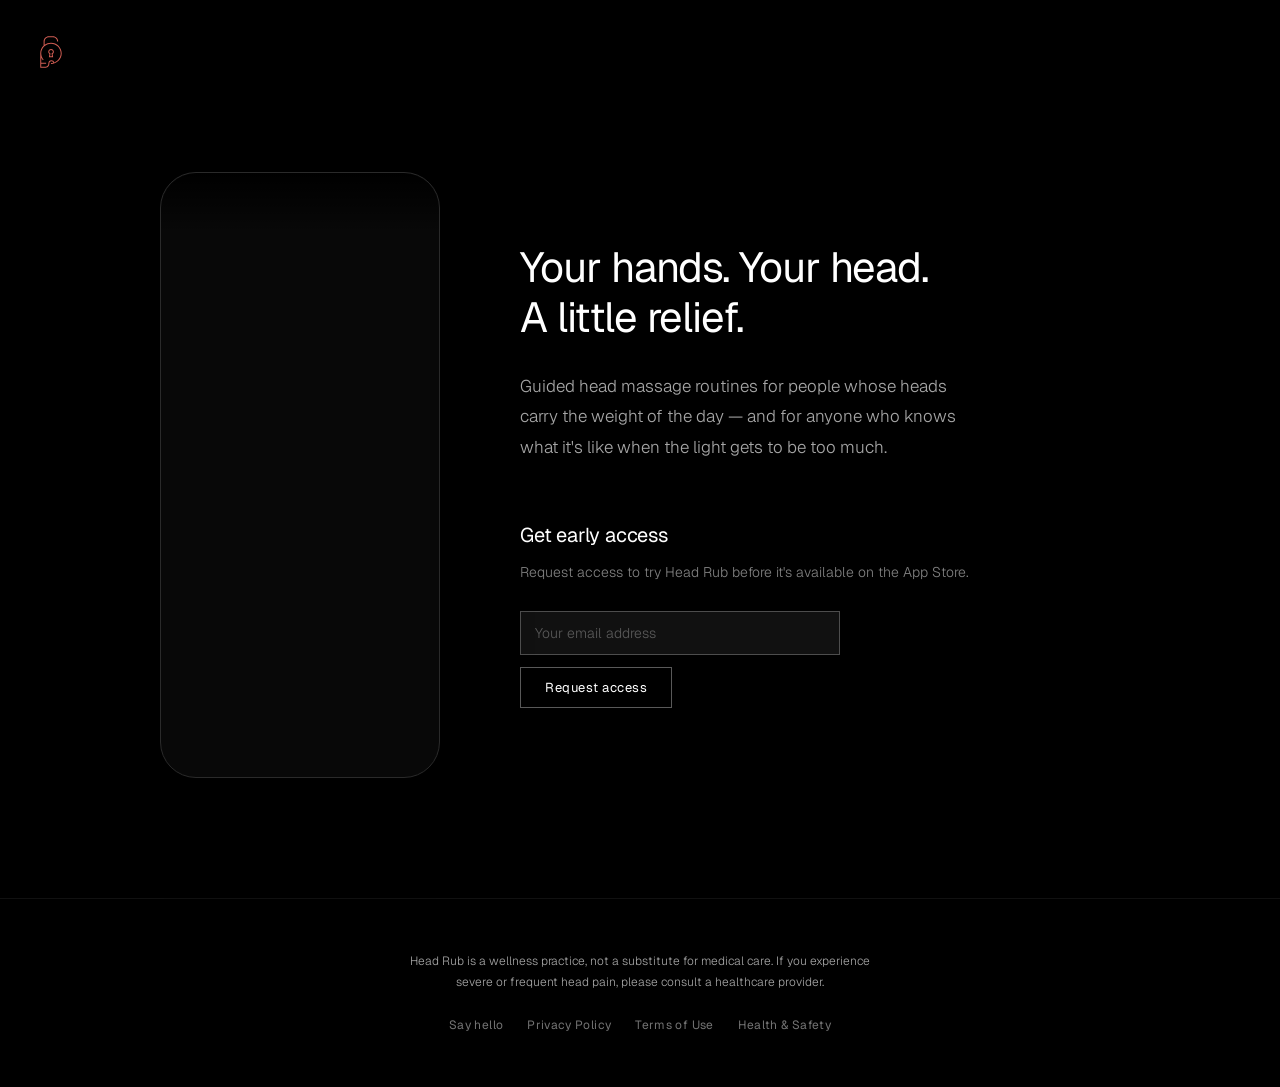
==== index.html @ 75d654f6 "Hide App Store badge Co-Authored-By: Claude Sonnet 4.6 <noreply@anthropic.com>" ====
<!DOCTYPE html>
<html lang="en">
<head>
  <meta charset="UTF-8">
  <meta name="viewport" content="width=device-width, initial-scale=1.0">
  <meta name="description" content="Guided head massage routines for people whose heads carry the weight of the day.">
  <meta name="theme-color" content="#000000">
  <title>Head Rub — Guided head massage routines</title>
  <link rel="stylesheet" href="style.css">
  <link rel="icon" href="assets/favicon.svg" type="image/svg+xml">
</head>
<body>

  <header class="site-header">
    <a href="/" class="logo-link" aria-label="Head Rub">
      <img src="assets/logo.svg" alt="Head Rub" class="logo">
    </a>
  </header>

  <main>
    <section class="hero">

      <!-- Phone device frame -->
      <div class="phone-frame">
        <video
          src="assets/screen-recording-V1-03-26-2026.mp4"
          autoplay
          loop
          muted
          playsinline
          preload="auto"
          aria-label="Head Rub app demo"
        ></video>
      </div>

      <!-- Hero text -->
      <div class="hero-text">
        <h1 class="hero-headline">Your hands.&nbsp;Your head.<br>A little relief.</h1>
        <p class="hero-subhead">
          Guided head massage routines for people whose heads carry the weight of the day — and for anyone who knows what it's like when the light gets to be too much.
        </p>
        <a class="appstore-link appstore-link--disabled" aria-hidden="true" tabindex="-1" style="display:none">
          <img src="assets/appstore-badge.svg" alt="Download on the App Store" class="appstore-badge">
        </a>

        <!-- Early access -->
        <div class="early-access">
          <h2 class="early-access-heading">Get early access</h2>
          <p class="early-access-subhead">Request access to try Head Rub before it's available on the App Store.</p>

          <form class="waitlist-form" id="waitlist-form" novalidate>
            <input
              type="email"
              id="waitlist-email"
              class="waitlist-input"
              placeholder="Your email address"
              autocomplete="email"
              required
            >
            <p class="waitlist-error" id="waitlist-error" hidden></p>
            <button type="submit" class="waitlist-button" id="waitlist-button">Request access</button>
          </form>

          <p class="waitlist-success" id="waitlist-success" hidden>Request received. We'll be in touch.</p>
        </div>
      </div>

    </section>


  </main>

  <footer class="site-footer">
    <p class="footer-disclaimer">Head Rub is a wellness practice, not a substitute for medical care. If you experience severe or frequent head pain, please consult a healthcare provider.</p>
    <nav class="footer-links" aria-label="Footer">
      <a href="mailto:hey@carrieflips.com">Say hello</a>
      <a href="privacy.html">Privacy Policy</a>
      <a href="terms.html">Terms of Use</a>
      <a href="health.html">Health &amp; Safety</a>
    </nav>
  </footer>


  <script>
    (function () {
      // <!-- SUPABASE_URL: https://patqmwdcosxgrbskvdpu.supabase.co -->
      // <!-- SUPABASE_ANON_KEY: sb_publishable_9kXZ8K9CwJonkvNTWBsdfg_lIaEBnUW -->
      var SUPABASE_URL = 'https://patqmwdcosxgrbskvdpu.supabase.co';
      var SUPABASE_KEY = 'sb_publishable_9kXZ8K9CwJonkvNTWBsdfg_lIaEBnUW';

      var form    = document.getElementById('waitlist-form');
      var input   = document.getElementById('waitlist-email');
      var button  = document.getElementById('waitlist-button');
      var errorEl = document.getElementById('waitlist-error');
      var success = document.getElementById('waitlist-success');

      function showError(msg) {
        errorEl.textContent = msg;
        errorEl.hidden = false;
        button.disabled = false;
        button.textContent = 'Request access';
      }

      function clearError() {
        errorEl.hidden = true;
        errorEl.textContent = '';
      }

      form.addEventListener('submit', function (e) {
        e.preventDefault();
        clearError();

        var email = input.value.trim();
        var emailPattern = /^[^\s@]+@[^\s@]+\.[^\s@]+$/;
        if (!emailPattern.test(email)) {
          showError('Please enter a valid email address.');
          return;
        }

        button.disabled = true;
        button.textContent = 'Sending\u2026';

        fetch(SUPABASE_URL + '/rest/v1/waitlist', {
          method: 'POST',
          headers: {
            'Content-Type': 'application/json',
            'apikey': SUPABASE_KEY,
            'Prefer': 'return=minimal'
          },
          body: JSON.stringify({ email: email })
        })
        .then(function (res) {
          if (res.ok) {
            form.hidden = true;
            success.hidden = false;
            return;
          }
          return res.json().then(function (data) {
            if (data && data.code === '23505') {
              showError('You\u2019ve already requested access.');
            } else {
              showError('Something went wrong. Try again.');
            }
          });
        })
        .catch(function () {
          showError('Something went wrong. Try again.');
        });
      });
    })();
  </script>

</body>
</html>
---- style.css ----
@import url('https://fonts.googleapis.com/css2?family=Geist:wght@300;400;500;600&display=swap');

:root {
  --black: #000000;
  --coral: #E8685D;
  --white: #ffffff;
  --muted: #5a2e26;
  --frame-border: #2a2a2a;
  --footer-link: #3a3a3a;
  --divider: #111111;
}

*, *::before, *::after {
  margin: 0;
  padding: 0;
  box-sizing: border-box;
}

html {
  scroll-behavior: smooth;
}

body {
  background: var(--black);
  color: var(--white);
  font-family: 'Geist', -apple-system, BlinkMacSystemFont, 'Segoe UI', sans-serif;
  font-size: 16px;
  line-height: 1.6;
  -webkit-font-smoothing: antialiased;
  -moz-osx-font-smoothing: grayscale;
}

a {
  color: inherit;
  text-decoration: none;
}

/* ─── Site Header ─── */

.site-header {
  padding: 36px 40px;
}

.logo-link {
  display: inline-flex;
  align-items: center;
  line-height: 0;
  opacity: 0.9;
  transition: opacity 0.2s ease;
}

.logo-link:hover {
  opacity: 1;
}

.logo {
  height: 32px;
  width: auto;
}

/* ─── Hero ─── */

.hero {
  display: flex;
  flex-direction: column;
  align-items: center;
  gap: 64px;
  padding: 40px 40px 100px;
  max-width: 1080px;
  margin: 0 auto;
}

@media (min-width: 780px) {
  .hero {
    flex-direction: row;
    align-items: center;
    gap: 80px;
    padding: 60px 60px 120px;
  }
}

/* Phone device frame */
.phone-frame {
  flex-shrink: 0;
  width: 280px;
  height: calc(280px * (19.5 / 9));
  background: #080808;
  border-radius: 36px;
  border: 1.5px solid var(--frame-border);
  overflow: hidden;
  position: relative;
  box-shadow: 0 0 0 1px #000, 0 32px 80px rgba(0, 0, 0, 0.6);
}

.phone-frame::before {
  content: '';
  position: absolute;
  top: 0;
  left: 0;
  right: 0;
  height: 60px;
  background: linear-gradient(to bottom, #000000 0%, transparent 100%);
  z-index: 1;
  pointer-events: none;
  border-radius: 36px 36px 0 0;
}

.phone-frame video {
  width: 100%;
  height: 100%;
  object-fit: cover;
  display: block;
}

.phone-placeholder {
  width: 100%;
  height: 100%;
  display: flex;
  flex-direction: column;
  align-items: center;
  justify-content: center;
  gap: 16px;
}

.phone-placeholder .placeholder-logo {
  height: 48px;
  width: auto;
  opacity: 0.25;
}

.phone-placeholder span {
  font-size: 11px;
  letter-spacing: 0.12em;
  text-transform: uppercase;
  color: #2a2a2a;
  font-weight: 400;
}

/* Hero text column */
.hero-text {
  max-width: 460px;
  width: 100%;
}

.hero-headline {
  font-size: clamp(26px, 4.5vw, 42px);
  font-weight: 400;
  color: var(--white);
  line-height: 1.2;
  letter-spacing: -0.025em;
  margin-bottom: 28px;
}

.hero-subhead {
  font-size: 17px;
  font-weight: 300;
  color: rgba(255, 255, 255, 0.65);
  line-height: 1.8;
  margin-bottom: 52px;
}

/* App Store badge */
.appstore-link {
  display: inline-block;
  transition: opacity 0.2s ease;
}

.appstore-link:hover {
  opacity: 0.8;
}

.appstore-link--disabled {
  opacity: 0.4;
  pointer-events: none;
  cursor: default;
}

.appstore-badge {
  display: block;
  height: 48px;
  width: auto;
}

/* Early access */
.early-access {
  margin-top: 56px;
}

.early-access-heading {
  font-size: 20px;
  font-weight: 400;
  color: var(--white);
  letter-spacing: -0.01em;
  margin-bottom: 10px;
}

.early-access-subhead {
  font-size: 14px;
  font-weight: 300;
  color: rgba(255, 255, 255, 0.5);
  line-height: 1.6;
  margin-bottom: 28px;
}

.waitlist-form {
  display: flex;
  flex-direction: column;
  align-items: flex-start;
  gap: 12px;
  max-width: 320px;
}

.waitlist-input {
  width: 100%;
  background: #111;
  border: 1px solid rgba(255, 255, 255, 0.25);
  border-radius: 0;
  color: var(--white);
  font-family: inherit;
  font-size: 14px;
  font-weight: 300;
  padding: 12px 14px;
  outline: none;
  transition: border-color 0.2s ease;
  -webkit-appearance: none;
  appearance: none;
}

.waitlist-input::placeholder {
  color: rgba(255, 255, 255, 0.3);
}

.waitlist-input:focus {
  border-color: rgba(255, 255, 255, 0.6);
}

.waitlist-error {
  font-size: 12px;
  font-weight: 300;
  color: rgba(255, 255, 255, 0.6);
  line-height: 1.5;
  margin: 0;
}

.waitlist-button {
  background: transparent;
  border: 1px solid rgba(255, 255, 255, 0.35);
  color: var(--white);
  font-family: inherit;
  font-size: 13px;
  font-weight: 400;
  letter-spacing: 0.04em;
  padding: 11px 24px;
  cursor: pointer;
  transition: opacity 0.2s ease;
  -webkit-appearance: none;
  appearance: none;
}

.waitlist-button:hover:not(:disabled) {
  opacity: 0.75;
}

.waitlist-button:disabled {
  opacity: 0.45;
  cursor: default;
}

.waitlist-success {
  font-size: 15px;
  font-weight: 300;
  color: var(--white);
  margin-top: 4px;
  line-height: 1.6;
}

/* ─── About block ─── */

.about {
  padding: 80px 40px;
  max-width: 640px;
  margin: 0 auto;
  border-top: 1px solid var(--divider);
}

.about p {
  font-size: 18px;
  font-weight: 300;
  color: var(--white);
  line-height: 1.85;
}

.about p + p {
  margin-top: 28px;
}

/* ─── Footer ─── */

.site-footer {
  padding: 52px 40px;
  border-top: 1px solid var(--divider);
}

.footer-disclaimer {
  font-size: 12px;
  font-weight: 300;
  color: rgba(255, 255, 255, 0.65);
  line-height: 1.7;
  text-align: center;
  max-width: 480px;
  margin: 0 auto 24px;
}

.footer-links {
  display: flex;
  flex-wrap: wrap;
  justify-content: center;
  align-items: center;
  gap: 6px 24px;
}

.footer-links a {
  font-size: 12px;
  font-weight: 400;
  color: rgba(255, 255, 255, 0.45);
  letter-spacing: 0.03em;
  transition: color 0.2s ease;
}

.footer-links a:hover {
  color: rgba(255, 255, 255, 0.8);
}

/* ─── Legal pages ─── */

.legal-title {
  padding: 60px 40px 16px;
  max-width: 680px;
  margin: 0 auto;
}

.legal-title h1 {
  font-size: clamp(36px, 7vw, 60px);
  font-weight: 400;
  color: var(--white);
  letter-spacing: -0.03em;
  line-height: 1.1;
}

.legal-content {
  padding: 40px 40px 120px;
  max-width: 680px;
  margin: 0 auto;
  font-size: 16px;
  font-weight: 300;
  line-height: 1.8;
  color: rgba(255, 255, 255, 0.85);
}

.legal-content p + p {
  margin-top: 20px;
}

.legal-meta {
  font-size: 12px;
  letter-spacing: 0.06em;
  text-transform: uppercase;
  color: rgba(255, 255, 255, 0.35);
  margin-bottom: 36px;
}

.legal-intro {
  font-size: 17px;
  color: rgba(255, 255, 255, 0.55);
  font-style: italic;
  border-left: 2px solid #2a2a2a;
  padding-left: 20px;
  margin-bottom: 8px !important;
}

.legal-intro--attr {
  margin-bottom: 52px !important;
}

.legal-content h2 {
  font-size: 13px;
  font-weight: 500;
  color: var(--white);
  letter-spacing: 0.1em;
  text-transform: uppercase;
  margin-top: 52px;
  margin-bottom: 16px;
}

.legal-content h3 {
  font-size: 12px;
  font-weight: 500;
  color: rgba(255, 255, 255, 0.45);
  letter-spacing: 0.08em;
  text-transform: uppercase;
  margin-top: 32px;
  margin-bottom: 12px;
}

.legal-content a {
  color: var(--coral);
  text-decoration: none;
  transition: opacity 0.2s ease;
}

.legal-content a:hover {
  opacity: 0.75;
}

.legal-content ul,
.legal-content ol {
  padding-left: 24px;
  margin-top: 12px;
  margin-bottom: 12px;
}

.legal-content li {
  margin-bottom: 8px;
}

/* ─── Responsive tweaks ─── */

@media (max-width: 480px) {
  .site-header {
    padding: 28px 24px;
  }

  .hero {
    padding: 32px 24px 80px;
    gap: 48px;
  }

  .phone-frame {
    width: 240px;
    height: calc(240px * (19.5 / 9));
  }

  .about,
  .disclaimer {
    padding-left: 24px;
    padding-right: 24px;
  }

  .legal-title,
  .legal-content {
    padding-left: 24px;
    padding-right: 24px;
  }

  .site-footer {
    padding: 40px 24px;
  }
}
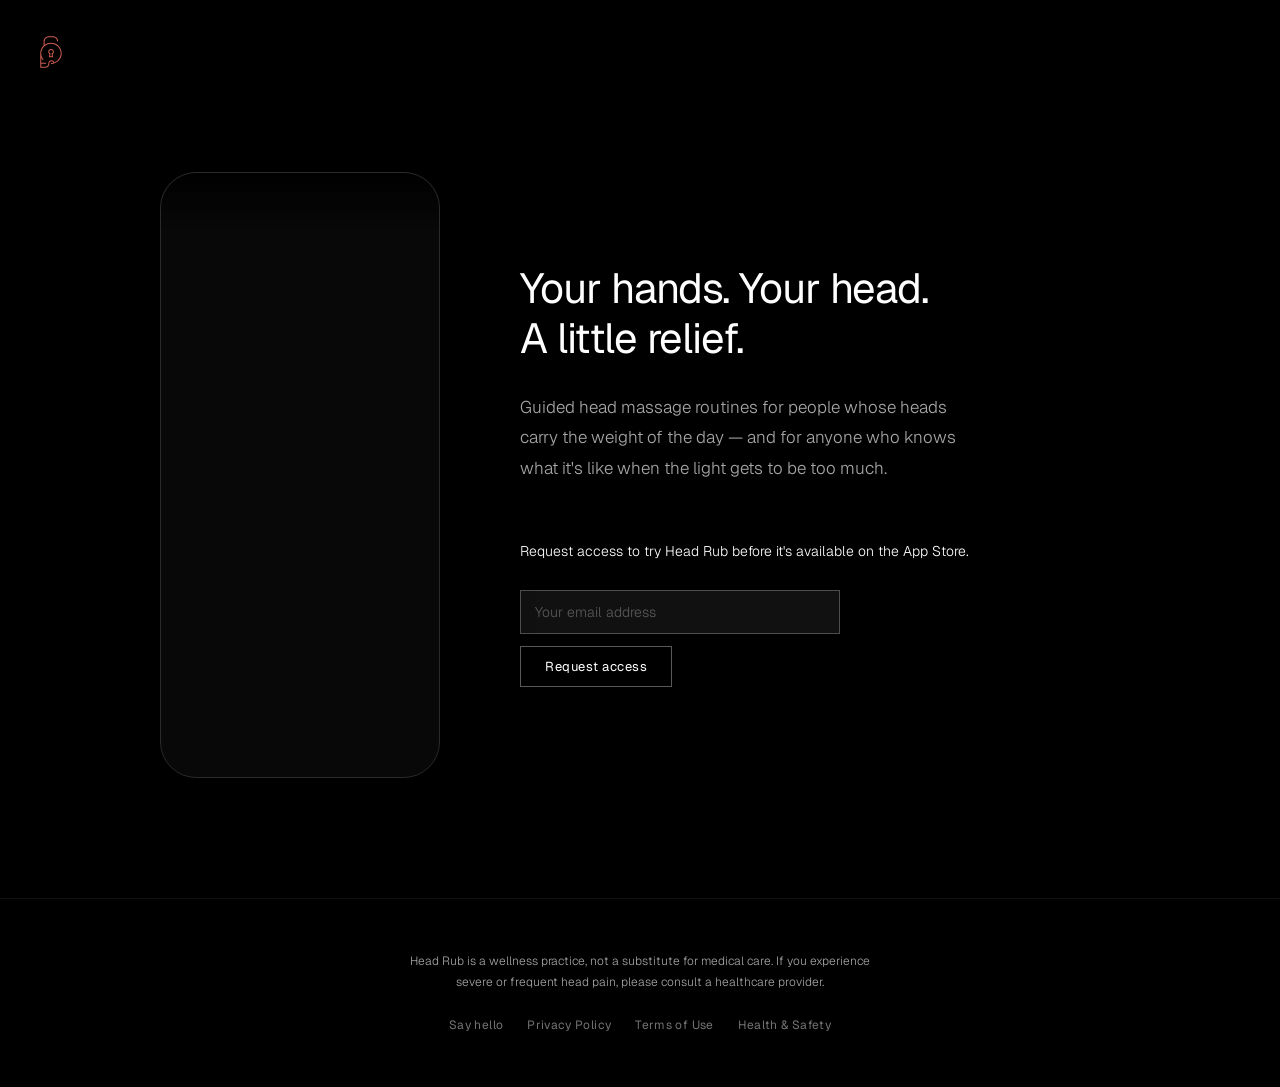
==== commit cde47a5d: "Remove 'Get early access' heading; brighten subhead to full white Co-Authored-By: Claude Sonnet 4.6 " ====
--- a/index.html
+++ b/index.html
@@ -45,7 +45,6 @@
 
         <!-- Early access -->
         <div class="early-access">
-          <h2 class="early-access-heading">Get early access</h2>
           <p class="early-access-subhead">Request access to try Head Rub before it's available on the App Store.</p>
 
           <form class="waitlist-form" id="waitlist-form" novalidate>
--- a/style.css
+++ b/style.css
@@ -197,7 +197,7 @@
 .early-access-subhead {
   font-size: 14px;
   font-weight: 300;
-  color: rgba(255, 255, 255, 0.5);
+  color: var(--white);
   line-height: 1.6;
   margin-bottom: 28px;
 }
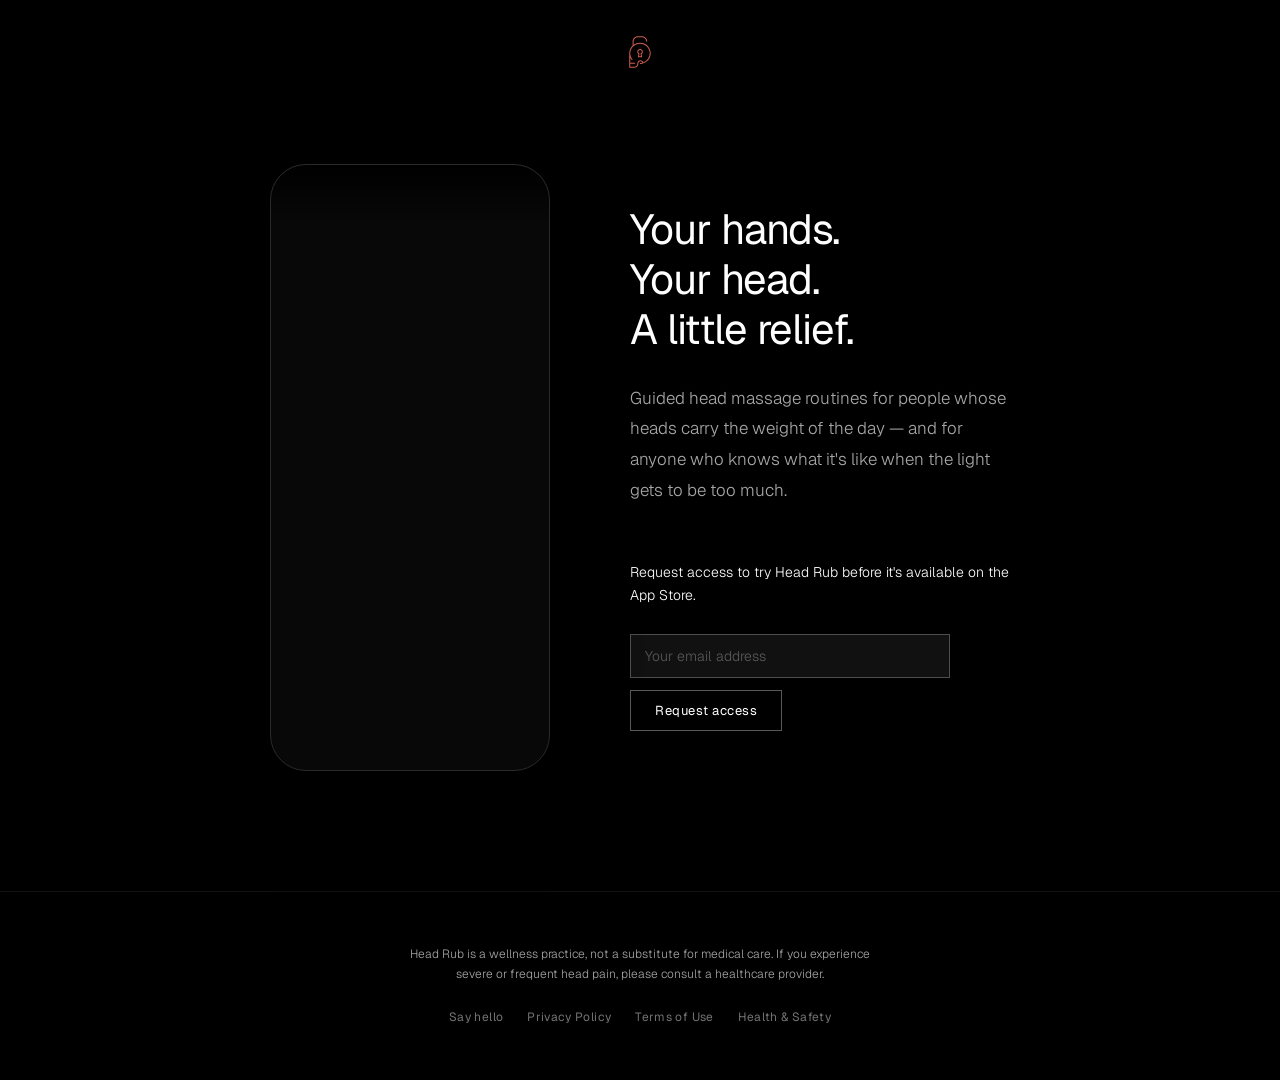
==== commit eef93ec3: "Break headline onto three lines Co-Authored-By: Claude Sonnet 4.6 <noreply@anthropic.com>" ====
--- a/index.html
+++ b/index.html
@@ -35,7 +35,7 @@
 
       <!-- Hero text -->
       <div class="hero-text">
-        <h1 class="hero-headline">Your hands.&nbsp;Your head.<br>A little relief.</h1>
+        <h1 class="hero-headline">Your hands.<br>Your head.<br>A little relief.</h1>
         <p class="hero-subhead">
           Guided head massage routines for people whose heads carry the weight of the day — and for anyone who knows what it's like when the light gets to be too much.
         </p>
--- a/style.css
+++ b/style.css
@@ -39,6 +39,8 @@
 
 .site-header {
   padding: 36px 40px;
+  display: flex;
+  justify-content: center;
 }
 
 .logo-link {
@@ -74,8 +76,10 @@
   .hero {
     flex-direction: row;
     align-items: center;
+    justify-content: center;
     gap: 80px;
     padding: 60px 60px 120px;
+    max-width: 860px;
   }
 }
 
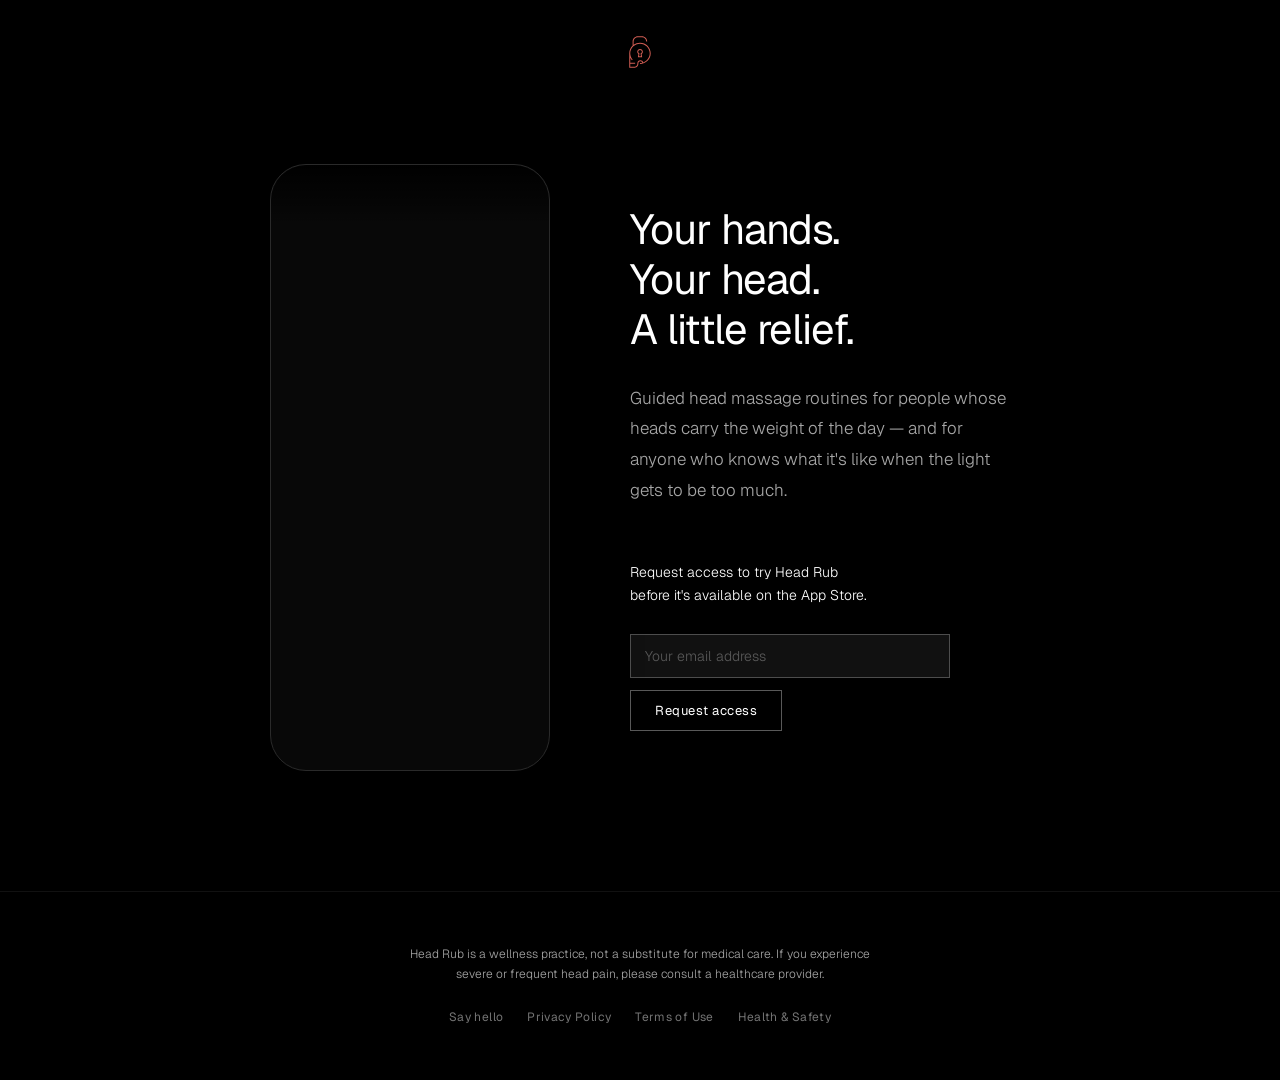
==== commit b93b1364: "Add line break in early access subhead after 'Head Rub' Co-Authored-By: Claude Sonnet 4.6 <noreply@a" ====
--- a/index.html
+++ b/index.html
@@ -45,7 +45,7 @@
 
         <!-- Early access -->
         <div class="early-access">
-          <p class="early-access-subhead">Request access to try Head Rub before it's available on the App Store.</p>
+          <p class="early-access-subhead">Request access to try Head Rub<br>before it's available on the App Store.</p>
 
           <form class="waitlist-form" id="waitlist-form" novalidate>
             <input
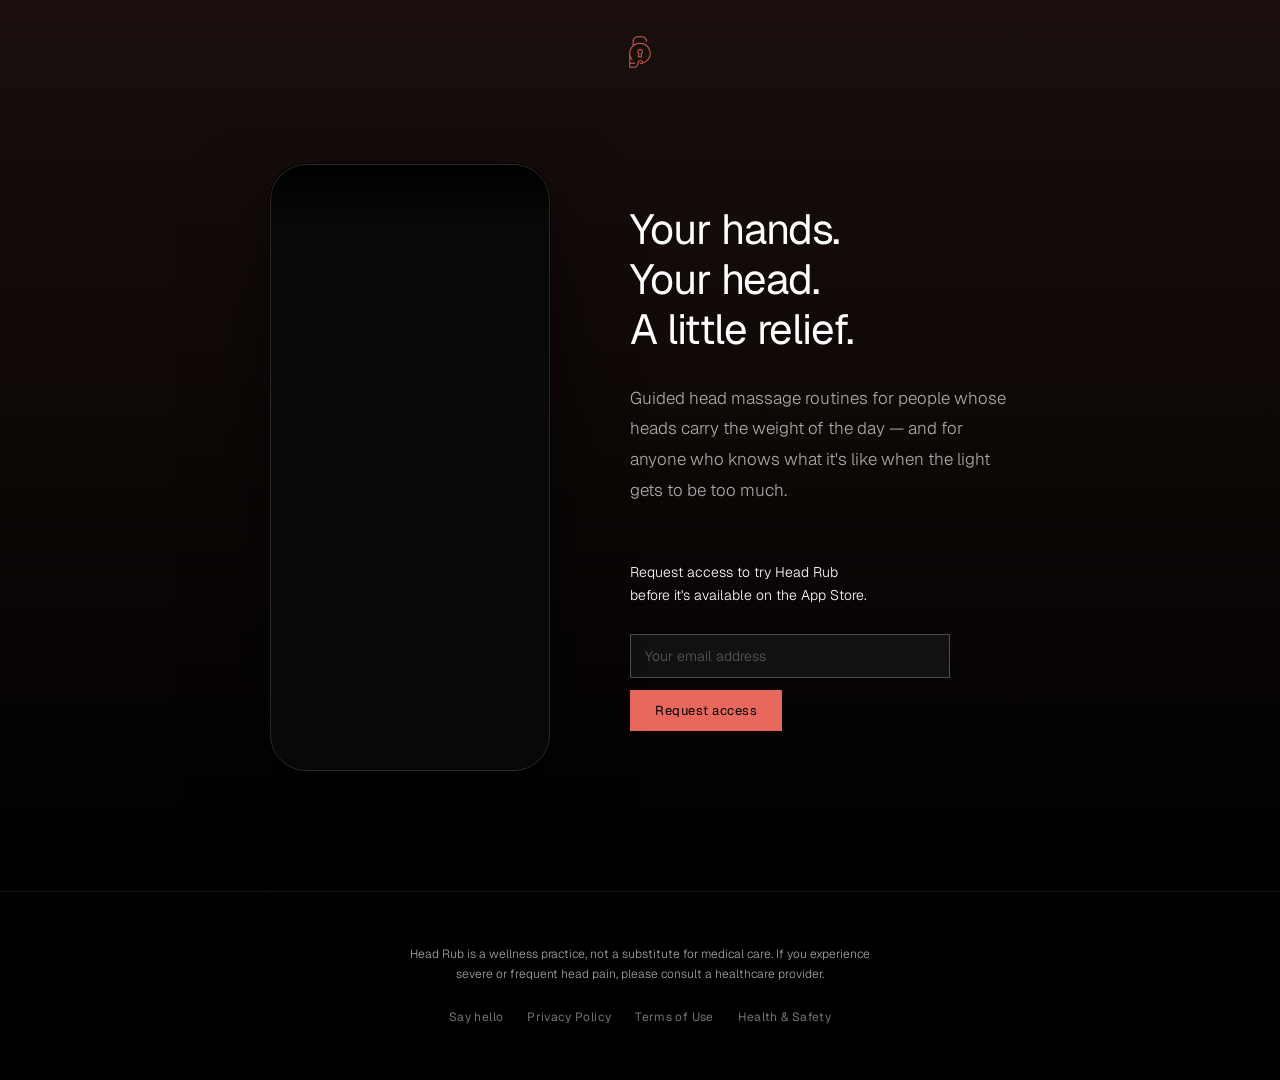
==== commit 0451dc7f: "Add Open Graph and Twitter Card meta tags Adds og: and twitter: meta tags to index.html so headrub.a" ====
--- a/index.html
+++ b/index.html
@@ -6,6 +6,22 @@
   <meta name="description" content="Guided head massage routines for people whose heads carry the weight of the day.">
   <meta name="theme-color" content="#000000">
   <title>Head Rub — Guided head massage routines</title>
+
+  <!-- Open Graph -->
+  <meta property="og:type" content="website">
+  <meta property="og:url" content="https://headrub.app/">
+  <meta property="og:title" content="Head Rub — Guided head massage routines">
+  <meta property="og:description" content="Guided head massage routines for people whose heads carry the weight of the day — and for anyone who knows what it's like when the light gets to be too much.">
+  <meta property="og:image" content="https://headrub.app/assets/head%20rub%20opengraph%20share.png">
+  <meta property="og:image:alt" content="Head Rub app — guided head massage routines">
+  <meta property="og:site_name" content="Head Rub">
+
+  <!-- Twitter Card -->
+  <meta name="twitter:card" content="summary_large_image">
+  <meta name="twitter:title" content="Head Rub — Guided head massage routines">
+  <meta name="twitter:description" content="Guided head massage routines for people whose heads carry the weight of the day — and for anyone who knows what it's like when the light gets to be too much.">
+  <meta name="twitter:image" content="https://headrub.app/assets/head%20rub%20opengraph%20share.png">
+  <meta name="twitter:image:alt" content="Head Rub app — guided head massage routines">
   <link rel="stylesheet" href="style.css">
   <link rel="icon" href="assets/favicon.svg" type="image/svg+xml">
 </head>
--- a/style.css
+++ b/style.css
@@ -17,11 +17,16 @@
 }
 
 html {
+  background: #000000;
+}
+
+html {
   scroll-behavior: smooth;
 }
 
 body {
-  background: var(--black);
+  background: linear-gradient(to bottom, #1A0F0C 0%, #000000 100%);
+  background-attachment: fixed;
   color: var(--white);
   font-family: 'Geist', -apple-system, BlinkMacSystemFont, 'Segoe UI', sans-serif;
   font-size: 16px;
@@ -155,6 +160,16 @@
   margin-bottom: 28px;
 }
 
+@media (max-width: 779px) {
+  .hero-headline {
+    font-size: 52px;
+  }
+
+  .waitlist-button {
+    width: 100%;
+  }
+}
+
 .hero-subhead {
   font-size: 17px;
   font-weight: 300;
@@ -247,9 +262,9 @@
 }
 
 .waitlist-button {
-  background: transparent;
-  border: 1px solid rgba(255, 255, 255, 0.35);
-  color: var(--white);
+  background: var(--coral);
+  border: 1px solid var(--coral);
+  color: var(--black);
   font-family: inherit;
   font-size: 13px;
   font-weight: 400;
